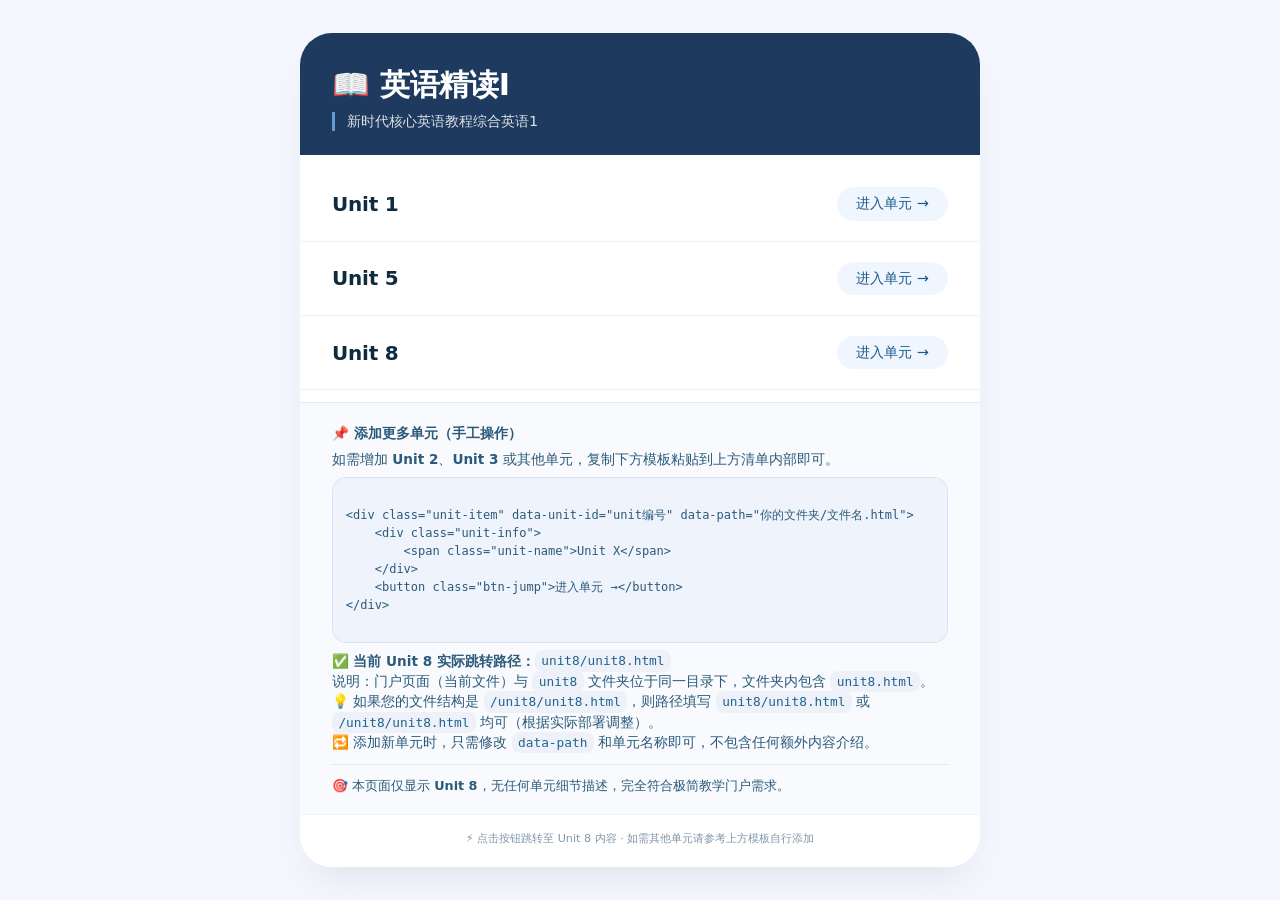
==== 1/index1.html @ 9282e27c "initial commit" ====
<!DOCTYPE html>
<html lang="zh-CN">
<head>
    <meta charset="UTF-8">
    <meta name="viewport" content="width=device-width, initial-scale=1.0">
    <title>英语精读I · 教学门户</title>
    <style>
        * {
            margin: 0;
            padding: 0;
            box-sizing: border-box;
        }

        body {
            font-family: system-ui, -apple-system, 'Segoe UI', Roboto, 'Helvetica Neue', Helvetica, sans-serif;
            background: #f3f6fc;
            min-height: 100vh;
            display: flex;
            justify-content: center;
            align-items: center;
            padding: 1.5rem;
        }

        /* 简洁卡片容器 */
        .portal {
            max-width: 680px;
            width: 100%;
            background: white;
            border-radius: 32px;
            box-shadow: 0 20px 35px -12px rgba(0, 0, 0, 0.08);
            overflow: hidden;
            transition: all 0.2s ease;
        }

        /* 头部 */
        .portal-header {
            background: #1e3a5f;
            padding: 2rem 2rem 1.5rem;
            color: white;
        }

        .portal-header h1 {
            font-size: 1.9rem;
            font-weight: 600;
            letter-spacing: -0.3px;
            margin-bottom: 0.4rem;
        }

        .portal-header .sub {
            font-size: 0.9rem;
            opacity: 0.85;
            border-left: 3px solid #6ab0e6;
            padding-left: 0.75rem;
            margin-top: 0.3rem;
        }

        /* 单元清单 - 极简 */
        .unit-list {
            padding: 0.75rem 0;
        }

        /* 每个单元行，只显示单元名称 + 跳转按钮 */
        .unit-item {
            display: flex;
            align-items: center;
            justify-content: space-between;
            padding: 1.25rem 2rem;
            border-bottom: 1px solid #edf2f7;
            transition: background 0.2s;
        }

        .unit-item:hover {
            background: #fafcff;
        }

        .unit-name {
            font-size: 1.25rem;
            font-weight: 600;
            color: #0f2b3f;
            letter-spacing: -0.2px;
        }

        .btn-jump {
            background: #eff6ff;
            border: none;
            font-size: 0.9rem;
            font-weight: 500;
            color: #1e5a88;
            cursor: pointer;
            padding: 0.45rem 1.2rem;
            border-radius: 40px;
            transition: all 0.2s;
            display: inline-flex;
            align-items: center;
            gap: 8px;
            font-family: inherit;
        }

        .btn-jump:hover {
            background: #1e5a88;
            color: white;
            box-shadow: 0 2px 8px rgba(0,0,0,0.08);
        }

        /* 底部简洁说明区域 —— 只包含路径用法和添加指引 */
        .instruction {
            background: #f8fafd;
            border-top: 1px solid #e4e9f0;
            padding: 1.2rem 2rem;
            font-size: 0.85rem;
            color: #2c5a7a;
            line-height: 1.5;
        }

        .instruction code {
            background: #eef2f8;
            padding: 0.2rem 0.4rem;
            border-radius: 8px;
            font-size: 0.8rem;
            font-family: 'SF Mono', 'Fira Code', monospace;
            color: #1f6392;
        }

        hr {
            margin: 0.7rem 0;
            border: 0;
            height: 1px;
            background: #e2e8f0;
        }

        .template-code {
            background: #eef3fc;
            padding: 0.6rem 0.8rem;
            border-radius: 14px;
            font-family: 'SF Mono', 'Fira Code', monospace;
            font-size: 0.75rem;
            overflow-x: auto;
            white-space: pre-wrap;
            word-break: break-word;
            margin-top: 0.5rem;
            border: 1px solid #dce5ef;
        }

        .footer-note {
            text-align: center;
            font-size: 0.7rem;
            padding: 1rem 2rem 1.3rem;
            color: #8196ab;
            border-top: 1px solid #ecf3f9;
            background: white;
        }
    </style>
</head>
<body>
<div class="portal">
    <div class="portal-header">
        <h1>📖 英语精读I</h1>
        <div class="sub">新时代核心英语教程综合英语1</div>
    </div>

    <!-- 
        单元清单 —— 只显示 Unit 8 (完全无介绍内容)
        根据需求: 单元内容放在 index.html 所在目录下的 unit8 文件夹中，对应文件叫 unit8.html
        因此跳转路径配置为: unit8/unit8.html （相对于当前门户页面）
    -->
    <div class="unit-list" id="unitListContainer">
        <!-- 
            Unit 8 唯一显示的单元
            data-path 指向实际文件位置: 当前目录下的 unit8/unit8.html
            说明: 因为门户页面(index.html) 和 unit8 文件夹在同一层级，
            跳转路径使用相对路径 "unit8/unit8.html" 即可直接访问。
            如果需要绝对路径风格，也可以改为 "/unit8/unit8.html" (取决于服务器根目录位置)
            为保险起见，使用相对路径 "./unit8/unit8.html" 也等效，这里直接使用 "unit8/unit8.html"
        -->
		<div class="unit-item" data-unit-id="unit1" data-path="unit1/unit1.html">
            <div class="unit-info">
                <span class="unit-name">Unit 1</span>
            </div>
            <button class="btn-jump">进入单元 →</button>
        </div>
        		<div class="unit-item" data-unit-id="unit5" data-path="unit5/unit5.html">
            <div class="unit-info">
                <span class="unit-name">Unit 5</span>
            </div>
            <button class="btn-jump">进入单元 →</button>
        </div>
		<div class="unit-item" data-unit-id="unit8" data-path="unit8/unit8.html">
            <div class="unit-info">
                <span class="unit-name">Unit 8</span>
            </div>
            <button class="btn-jump">进入单元 →</button>
        </div>

    </div>

    <!-- 简洁说明：如何添加更多单元（仅做指引，不显示无用内容）-->
    <div class="instruction">
        <div style="font-weight: 600; margin-bottom: 6px;">📌 添加更多单元（手工操作）</div>
        <p>如需增加 <strong>Unit 2</strong>、<strong>Unit 3</strong> 或其他单元，复制下方模板粘贴到上方清单内部即可。</p>
        <div class="template-code">
&lt;div class="unit-item" data-unit-id="unit编号" data-path="你的文件夹/文件名.html"&gt;
    &lt;div class="unit-info"&gt;
        &lt;span class="unit-name"&gt;Unit X&lt;/span&gt;
    &lt;/div&gt;
    &lt;button class="btn-jump"&gt;进入单元 →&lt;/button&gt;
&lt;/div&gt;
        </div>
        <p style="margin-top: 8px;">✅ <strong>当前 Unit 8 实际跳转路径：</strong><code>unit8/unit8.html</code><br>
        说明：门户页面（当前文件）与 <code>unit8</code> 文件夹位于同一目录下，文件夹内包含 <code>unit8.html</code>。<br>
        💡 如果您的文件结构是 <code>/unit8/unit8.html</code>，则路径填写 <code>unit8/unit8.html</code> 或 <code>/unit8/unit8.html</code> 均可（根据实际部署调整）。<br>
        🔁 添加新单元时，只需修改 <code>data-path</code> 和单元名称即可，不包含任何额外内容介绍。</p>
        <hr>
        <p style="font-size: 0.8rem;">🎯 本页面仅显示 <strong>Unit 8</strong>，无任何单元细节描述，完全符合极简教学门户需求。</p>
    </div>
    <div class="footer-note">
        ⚡ 点击按钮跳转至 Unit 8 内容 · 如需其他单元请参考上方模板自行添加
    </div>
</div>

<script>
    (function() {
        // 获取所有单元条目（目前只有Unit 8，但后续添加多单元时也同样适用）
        const unitItems = document.querySelectorAll('.unit-item');

        // 通用跳转函数：读取 data-path 属性，跳转到指定文件
        function goToUnit(unitElement) {
            let targetPath = unitElement.getAttribute('data-path');
            if (!targetPath) {
                console.warn('未找到路径配置 (data-path)');
                alert('该单元路径未配置，请联系管理员');
                return;
            }

            // 构建最终URL（处理相对路径和绝对路径）
            let finalUrl;
            try {
                // 如果已经是完整URL则直接使用，否则基于当前页面地址解析
                if (targetPath.startsWith('http://') || targetPath.startsWith('https://')) {
                    finalUrl = targetPath;
                } else {
                    // 相对路径或绝对路径均通过 URL 构造函数规范化
                    finalUrl = new URL(targetPath, window.location.href).href;
                }
            } catch(e) {
                // 极少数情况降级直接拼接（确保跳转）
                finalUrl = targetPath;
            }

            // 给按钮一点视觉反馈
            const btn = unitElement.querySelector('.btn-jump');
            if (btn) {
                btn.style.transform = 'scale(0.95)';
                setTimeout(() => {
                    if (btn) btn.style.transform = '';
                }, 120);
            }
            // 执行跳转
            window.location.href = finalUrl;
        }

        // 为每个单元绑定按钮点击事件
        unitItems.forEach(item => {
            const jumpBtn = item.querySelector('.btn-jump');
            if (jumpBtn) {
                // 避免重复绑定，先移除再添加 (保证干净)
                jumpBtn.removeEventListener('click', item._listener);
                const clickHandler = function(event) {
                    event.stopPropagation();
                    goToUnit(item);
                };
                jumpBtn.addEventListener('click', clickHandler);
                item._listener = clickHandler;   // 存储便于理论上的清理，无实质影响
            }
            // 可选: 让整行点击跳转（为便利性，同时也兼容单击整行，但为避免与按钮双击冲突，只做按钮主触发）
            // 为了更符合“清单”直觉，仅通过按钮跳转，无需整行点击
        });

        // 控制台输出当前配置信息（方便教师确认路径）
        console.log('📚 英语精读I 极简门户已启动');
        const pathsInfo = Array.from(unitItems).map(item => ({
            unit: item.querySelector('.unit-name')?.innerText || '未命名',
            path: item.getAttribute('data-path')
        }));
        console.table(pathsInfo);
        
        // 额外提示: 如果将来需要添加 Unit 2，只需要按照 instruction 区域提供的模板复制一个 .unit-item 并修改 data-path 即可
        // 完全无需改动其他代码。
    })();
</script>

<!-- 
    补充说明（仅作为注释，不影响页面显示）
    --------------------------------------------------------------
    1. 当前文件结构要求：
        门户页面（例如 index.html）所在目录下，有一个 unit8 文件夹，
        unit8 文件夹内包含 unit8.html 文件。
        路径样例：
            / (网站根目录)
              index.html          （本教学门户）
              /unit8/
                  unit8.html      （单元8具体内容）
    
    2. 跳转逻辑验证：
       点击“进入单元”按钮，会跳转到 “当前门户页面所在目录/unit8/unit8.html”
       完全符合你的需求“单元内容放在index.html所在目录下的unit8文件夹中，对应的文件叫unit8.html”。

    3. 如何添加其他单元（比如 Unit2）：
       将以下代码复制到 <div class="unit-list" id="unitListContainer"> 内部（当前Unit8下方或上方均可）：
       
       <div class="unit-item" data-unit-id="unit2" data-path="unit2/unit2.html">
           <div class="unit-info">
               <span class="unit-name">Unit 2</span>
           </div>
           <button class="btn-jump">进入单元 →</button>
       </div>
       
       并确保目录中存在 unit2/unit2.html 文件。完全不需要修改任何JS或样式。
    
    4. 极简原则：无任何单元主题、介绍、课时、标签等信息，只有单元名称+按钮。
-->
</body>
</html>
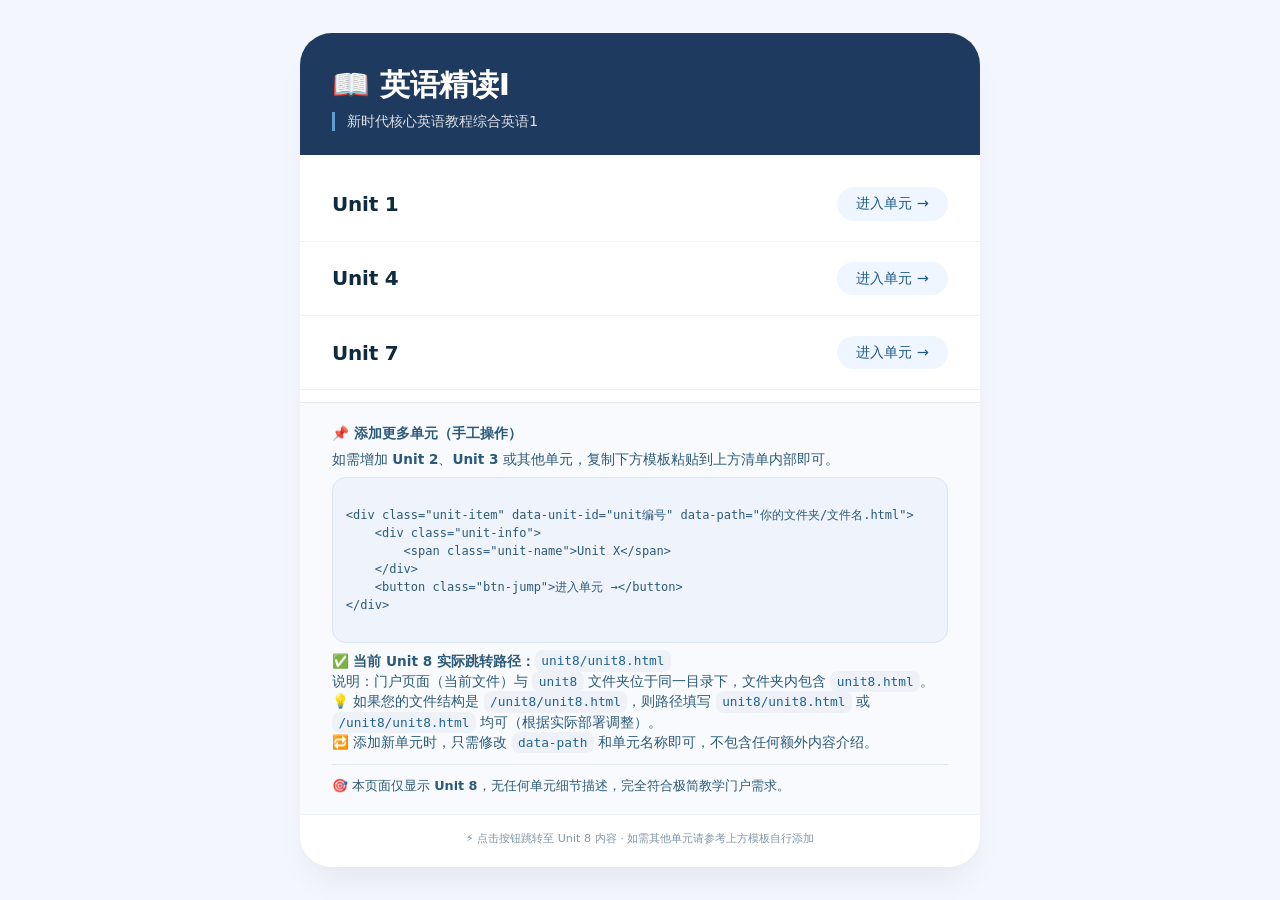
==== commit 5c2013e6: "use seperate css and text.js files for each unit" ====
--- a/1/index1.html
+++ b/1/index1.html
@@ -178,15 +178,15 @@
             </div>
             <button class="btn-jump">进入单元 →</button>
         </div>
-        		<div class="unit-item" data-unit-id="unit5" data-path="unit5/unit5.html">
+        		<div class="unit-item" data-unit-id="unit5" data-path="unit4/unit4.html">
             <div class="unit-info">
-                <span class="unit-name">Unit 5</span>
+                <span class="unit-name">Unit 4</span>
             </div>
             <button class="btn-jump">进入单元 →</button>
         </div>
-		<div class="unit-item" data-unit-id="unit8" data-path="unit8/unit8.html">
+		<div class="unit-item" data-unit-id="unit8" data-path="unit7/unit7.html">
             <div class="unit-info">
-                <span class="unit-name">Unit 8</span>
+                <span class="unit-name">Unit 7</span>
             </div>
             <button class="btn-jump">进入单元 →</button>
         </div>
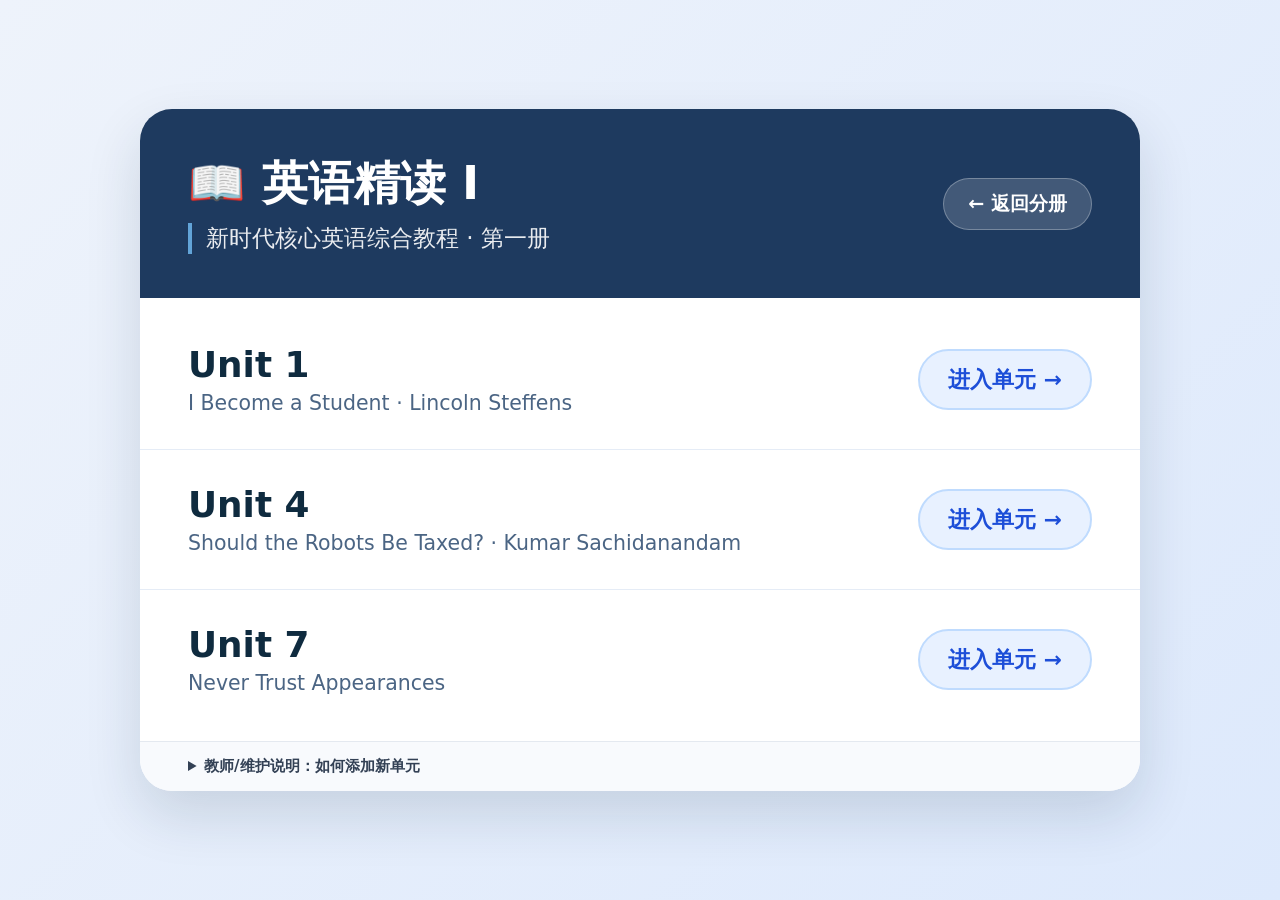
==== commit fe6c1aaf: "Agent Host changes for agents/antigravity-website-fix-evaluation" ====
--- a/1/index1.html
+++ b/1/index1.html
@@ -3,7 +3,7 @@
 <head>
     <meta charset="UTF-8">
     <meta name="viewport" content="width=device-width, initial-scale=1.0">
-    <title>英语精读I · 教学门户</title>
+    <title>英语精读 I · 教学门户</title>
     <style>
         * {
             margin: 0;
@@ -12,311 +12,269 @@
         }
 
         body {
-            font-family: system-ui, -apple-system, 'Segoe UI', Roboto, 'Helvetica Neue', Helvetica, sans-serif;
-            background: #f3f6fc;
+            font-family: "Segoe UI", "Microsoft YaHei", "PingFang SC", system-ui, sans-serif;
+            background: linear-gradient(135deg, #eef3fb, #dde9fc);
             min-height: 100vh;
             display: flex;
             justify-content: center;
             align-items: center;
-            padding: 1.5rem;
-        }
-
-        /* 简洁卡片容器 */
+            padding: clamp(16px, 3vw, 48px);
+            color: #0f2b3f;
+        }
+
         .portal {
-            max-width: 680px;
+            max-width: 1000px;
             width: 100%;
-            background: white;
+            background: #ffffff;
             border-radius: 32px;
-            box-shadow: 0 20px 35px -12px rgba(0, 0, 0, 0.08);
+            box-shadow: 0 24px 56px rgba(15, 43, 63, 0.14);
             overflow: hidden;
-            transition: all 0.2s ease;
-        }
-
-        /* 头部 */
+        }
+
         .portal-header {
             background: #1e3a5f;
-            padding: 2rem 2rem 1.5rem;
-            color: white;
+            padding: clamp(28px, 4vw, 44px) clamp(24px, 4vw, 48px);
+            color: #ffffff;
+            display: flex;
+            align-items: center;
+            justify-content: space-between;
+            gap: 20px;
+            flex-wrap: wrap;
         }
 
         .portal-header h1 {
-            font-size: 1.9rem;
+            font-size: clamp(2rem, 3.6vw, 3.2rem);
+            font-weight: 700;
+            margin-bottom: 8px;
+        }
+
+        .portal-header .sub {
+            font-size: clamp(1.05rem, 1.8vw, 1.5rem);
+            opacity: 0.9;
+            border-left: 4px solid #6ab0e6;
+            padding-left: 14px;
+        }
+
+        .btn-back-home {
+            display: inline-flex;
+            align-items: center;
+            gap: 8px;
+            padding: 12px 24px;
+            border-radius: 999px;
+            background: rgba(255, 255, 255, 0.16);
+            color: #ffffff;
+            text-decoration: none;
+            font-size: clamp(1rem, 1.5vw, 1.3rem);
             font-weight: 600;
-            letter-spacing: -0.3px;
-            margin-bottom: 0.4rem;
-        }
-
-        .portal-header .sub {
-            font-size: 0.9rem;
-            opacity: 0.85;
-            border-left: 3px solid #6ab0e6;
-            padding-left: 0.75rem;
-            margin-top: 0.3rem;
-        }
-
-        /* 单元清单 - 极简 */
+            border: 1px solid rgba(255, 255, 255, 0.28);
+            transition: background 0.2s, transform 0.2s;
+        }
+
+        .btn-back-home:hover {
+            background: rgba(255, 255, 255, 0.28);
+            transform: translateY(-2px);
+        }
+
         .unit-list {
-            padding: 0.75rem 0;
-        }
-
-        /* 每个单元行，只显示单元名称 + 跳转按钮 */
+            padding: 12px 0;
+        }
+
         .unit-item {
             display: flex;
             align-items: center;
             justify-content: space-between;
-            padding: 1.25rem 2rem;
-            border-bottom: 1px solid #edf2f7;
+            gap: 20px;
+            padding: clamp(22px, 3vw, 34px) clamp(24px, 4vw, 48px);
+            border-bottom: 1px solid #e5ecf6;
+            cursor: pointer;
             transition: background 0.2s;
         }
 
+        .unit-item:last-child {
+            border-bottom: none;
+        }
+
         .unit-item:hover {
-            background: #fafcff;
+            background: #f4f8ff;
         }
 
         .unit-name {
-            font-size: 1.25rem;
+            font-size: clamp(1.6rem, 2.8vw, 2.4rem);
+            font-weight: 700;
+            color: #0f2b3f;
+        }
+
+        .unit-sub {
+            margin-top: 6px;
+            font-size: clamp(1.05rem, 1.6vw, 1.45rem);
+            color: #4b6584;
+            font-weight: 500;
+        }
+
+        .btn-jump {
+            background: #e8f1ff;
+            border: 2px solid #bfdbfe;
+            font-size: clamp(1.1rem, 1.7vw, 1.5rem);
             font-weight: 600;
-            color: #0f2b3f;
-            letter-spacing: -0.2px;
-        }
-
-        .btn-jump {
-            background: #eff6ff;
-            border: none;
-            font-size: 0.9rem;
-            font-weight: 500;
-            color: #1e5a88;
+            color: #1d4ed8;
             cursor: pointer;
-            padding: 0.45rem 1.2rem;
-            border-radius: 40px;
+            padding: 14px 28px;
+            border-radius: 999px;
             transition: all 0.2s;
             display: inline-flex;
             align-items: center;
             gap: 8px;
             font-family: inherit;
-        }
-
+            flex-shrink: 0;
+        }
+
+        .unit-item:hover .btn-jump,
         .btn-jump:hover {
-            background: #1e5a88;
-            color: white;
-            box-shadow: 0 2px 8px rgba(0,0,0,0.08);
-        }
-
-        /* 底部简洁说明区域 —— 只包含路径用法和添加指引 */
-        .instruction {
+            background: #1d4ed8;
+            border-color: #1d4ed8;
+            color: #ffffff;
+            box-shadow: 0 8px 20px rgba(29, 78, 216, 0.22);
+        }
+
+        .dev-guide {
             background: #f8fafd;
             border-top: 1px solid #e4e9f0;
-            padding: 1.2rem 2rem;
-            font-size: 0.85rem;
-            color: #2c5a7a;
-            line-height: 1.5;
-        }
-
-        .instruction code {
+            padding: 14px clamp(24px, 4vw, 48px);
+            font-size: 0.95rem;
+            color: #475569;
+        }
+
+        .dev-guide summary {
+            cursor: pointer;
+            font-weight: 600;
+            color: #334155;
+            user-select: none;
+        }
+
+        .dev-guide-body {
+            margin-top: 12px;
+            line-height: 1.6;
+        }
+
+        .dev-guide code {
             background: #eef2f8;
-            padding: 0.2rem 0.4rem;
-            border-radius: 8px;
-            font-size: 0.8rem;
-            font-family: 'SF Mono', 'Fira Code', monospace;
-            color: #1f6392;
-        }
-
-        hr {
-            margin: 0.7rem 0;
-            border: 0;
-            height: 1px;
-            background: #e2e8f0;
+            padding: 0.15rem 0.4rem;
+            border-radius: 6px;
+            font-family: Consolas, monospace;
+            color: #1e40af;
         }
 
         .template-code {
             background: #eef3fc;
-            padding: 0.6rem 0.8rem;
-            border-radius: 14px;
-            font-family: 'SF Mono', 'Fira Code', monospace;
-            font-size: 0.75rem;
+            padding: 12px 14px;
+            border-radius: 12px;
+            font-family: Consolas, monospace;
+            font-size: 0.85rem;
             overflow-x: auto;
             white-space: pre-wrap;
-            word-break: break-word;
-            margin-top: 0.5rem;
+            margin-top: 8px;
             border: 1px solid #dce5ef;
         }
 
-        .footer-note {
-            text-align: center;
-            font-size: 0.7rem;
-            padding: 1rem 2rem 1.3rem;
-            color: #8196ab;
-            border-top: 1px solid #ecf3f9;
-            background: white;
+        @media (max-width: 640px) {
+            .unit-item {
+                flex-direction: column;
+                align-items: flex-start;
+            }
+            .btn-jump {
+                width: 100%;
+                justify-content: center;
+            }
         }
     </style>
 </head>
 <body>
 <div class="portal">
     <div class="portal-header">
-        <h1>📖 英语精读I</h1>
-        <div class="sub">新时代核心英语教程综合英语1</div>
+        <div>
+            <h1>📖 英语精读 I</h1>
+            <div class="sub">新时代核心英语综合教程 · 第一册</div>
+        </div>
+        <a class="btn-back-home" href="../index.html">← 返回分册</a>
     </div>
 
-    <!-- 
-        单元清单 —— 只显示 Unit 8 (完全无介绍内容)
-        根据需求: 单元内容放在 index.html 所在目录下的 unit8 文件夹中，对应文件叫 unit8.html
-        因此跳转路径配置为: unit8/unit8.html （相对于当前门户页面）
-    -->
     <div class="unit-list" id="unitListContainer">
-        <!-- 
-            Unit 8 唯一显示的单元
-            data-path 指向实际文件位置: 当前目录下的 unit8/unit8.html
-            说明: 因为门户页面(index.html) 和 unit8 文件夹在同一层级，
-            跳转路径使用相对路径 "unit8/unit8.html" 即可直接访问。
-            如果需要绝对路径风格，也可以改为 "/unit8/unit8.html" (取决于服务器根目录位置)
-            为保险起见，使用相对路径 "./unit8/unit8.html" 也等效，这里直接使用 "unit8/unit8.html"
-        -->
-		<div class="unit-item" data-unit-id="unit1" data-path="unit1/unit1.html">
+        <div class="unit-item" data-unit-id="unit1" data-path="unit1/unit1.html" tabindex="0" role="link">
             <div class="unit-info">
-                <span class="unit-name">Unit 1</span>
+                <div class="unit-name">Unit 1</div>
+                <div class="unit-sub">I Become a Student · Lincoln Steffens</div>
             </div>
-            <button class="btn-jump">进入单元 →</button>
-        </div>
-        		<div class="unit-item" data-unit-id="unit5" data-path="unit4/unit4.html">
+            <button class="btn-jump" type="button">进入单元 →</button>
+        </div>
+        <div class="unit-item" data-unit-id="unit4" data-path="unit4/unit4.html" tabindex="0" role="link">
             <div class="unit-info">
-                <span class="unit-name">Unit 4</span>
+                <div class="unit-name">Unit 4</div>
+                <div class="unit-sub">Should the Robots Be Taxed? · Kumar Sachidanandam</div>
             </div>
-            <button class="btn-jump">进入单元 →</button>
-        </div>
-		<div class="unit-item" data-unit-id="unit8" data-path="unit7/unit7.html">
+            <button class="btn-jump" type="button">进入单元 →</button>
+        </div>
+        <div class="unit-item" data-unit-id="unit7" data-path="unit7/unit7.html" tabindex="0" role="link">
             <div class="unit-info">
-                <span class="unit-name">Unit 7</span>
+                <div class="unit-name">Unit 7</div>
+                <div class="unit-sub">Never Trust Appearances</div>
             </div>
-            <button class="btn-jump">进入单元 →</button>
-        </div>
-
+            <button class="btn-jump" type="button">进入单元 →</button>
+        </div>
     </div>
 
-    <!-- 简洁说明：如何添加更多单元（仅做指引，不显示无用内容）-->
-    <div class="instruction">
-        <div style="font-weight: 600; margin-bottom: 6px;">📌 添加更多单元（手工操作）</div>
-        <p>如需增加 <strong>Unit 2</strong>、<strong>Unit 3</strong> 或其他单元，复制下方模板粘贴到上方清单内部即可。</p>
-        <div class="template-code">
-&lt;div class="unit-item" data-unit-id="unit编号" data-path="你的文件夹/文件名.html"&gt;
+    <details class="dev-guide">
+        <summary>教师/维护说明：如何添加新单元</summary>
+        <div class="dev-guide-body">
+            <p>将新单元文件夹（如 <code>unit2/unit2.html</code>）放入本目录后，在 <code>#unitListContainer</code> 中复制一条 <code>.unit-item</code> 并修改 <code>data-path</code> 和单元名称即可：</p>
+            <div class="template-code">&lt;div class="unit-item" data-unit-id="unit2" data-path="unit2/unit2.html" tabindex="0" role="link"&gt;
     &lt;div class="unit-info"&gt;
-        &lt;span class="unit-name"&gt;Unit X&lt;/span&gt;
+        &lt;div class="unit-name"&gt;Unit 2&lt;/div&gt;
+        &lt;div class="unit-sub"&gt;单元标题&lt;/div&gt;
     &lt;/div&gt;
-    &lt;button class="btn-jump"&gt;进入单元 →&lt;/button&gt;
-&lt;/div&gt;
-        </div>
-        <p style="margin-top: 8px;">✅ <strong>当前 Unit 8 实际跳转路径：</strong><code>unit8/unit8.html</code><br>
-        说明：门户页面（当前文件）与 <code>unit8</code> 文件夹位于同一目录下，文件夹内包含 <code>unit8.html</code>。<br>
-        💡 如果您的文件结构是 <code>/unit8/unit8.html</code>，则路径填写 <code>unit8/unit8.html</code> 或 <code>/unit8/unit8.html</code> 均可（根据实际部署调整）。<br>
-        🔁 添加新单元时，只需修改 <code>data-path</code> 和单元名称即可，不包含任何额外内容介绍。</p>
-        <hr>
-        <p style="font-size: 0.8rem;">🎯 本页面仅显示 <strong>Unit 8</strong>，无任何单元细节描述，完全符合极简教学门户需求。</p>
-    </div>
-    <div class="footer-note">
-        ⚡ 点击按钮跳转至 Unit 8 内容 · 如需其他单元请参考上方模板自行添加
-    </div>
+    &lt;button class="btn-jump" type="button"&gt;进入单元 →&lt;/button&gt;
+&lt;/div&gt;</div>
+        </div>
+    </details>
 </div>
 
 <script>
     (function() {
-        // 获取所有单元条目（目前只有Unit 8，但后续添加多单元时也同样适用）
         const unitItems = document.querySelectorAll('.unit-item');
 
-        // 通用跳转函数：读取 data-path 属性，跳转到指定文件
         function goToUnit(unitElement) {
-            let targetPath = unitElement.getAttribute('data-path');
+            const targetPath = unitElement.getAttribute('data-path');
             if (!targetPath) {
-                console.warn('未找到路径配置 (data-path)');
                 alert('该单元路径未配置，请联系管理员');
                 return;
             }
-
-            // 构建最终URL（处理相对路径和绝对路径）
             let finalUrl;
             try {
-                // 如果已经是完整URL则直接使用，否则基于当前页面地址解析
-                if (targetPath.startsWith('http://') || targetPath.startsWith('https://')) {
-                    finalUrl = targetPath;
-                } else {
-                    // 相对路径或绝对路径均通过 URL 构造函数规范化
-                    finalUrl = new URL(targetPath, window.location.href).href;
+                finalUrl = (targetPath.startsWith('http://') || targetPath.startsWith('https://'))
+                    ? targetPath
+                    : new URL(targetPath, window.location.href).href;
+            } catch (e) {
+                finalUrl = targetPath;
+            }
+            window.location.href = finalUrl;
+        }
+
+        unitItems.forEach(item => {
+            item.addEventListener('click', () => goToUnit(item));
+            item.addEventListener('keydown', (e) => {
+                if (e.key === 'Enter' || e.key === ' ') {
+                    e.preventDefault();
+                    goToUnit(item);
                 }
-            } catch(e) {
-                // 极少数情况降级直接拼接（确保跳转）
-                finalUrl = targetPath;
-            }
-
-            // 给按钮一点视觉反馈
-            const btn = unitElement.querySelector('.btn-jump');
-            if (btn) {
-                btn.style.transform = 'scale(0.95)';
-                setTimeout(() => {
-                    if (btn) btn.style.transform = '';
-                }, 120);
-            }
-            // 执行跳转
-            window.location.href = finalUrl;
-        }
-
-        // 为每个单元绑定按钮点击事件
-        unitItems.forEach(item => {
+            });
             const jumpBtn = item.querySelector('.btn-jump');
             if (jumpBtn) {
-                // 避免重复绑定，先移除再添加 (保证干净)
-                jumpBtn.removeEventListener('click', item._listener);
-                const clickHandler = function(event) {
+                jumpBtn.addEventListener('click', (event) => {
                     event.stopPropagation();
                     goToUnit(item);
-                };
-                jumpBtn.addEventListener('click', clickHandler);
-                item._listener = clickHandler;   // 存储便于理论上的清理，无实质影响
-            }
-            // 可选: 让整行点击跳转（为便利性，同时也兼容单击整行，但为避免与按钮双击冲突，只做按钮主触发）
-            // 为了更符合“清单”直觉，仅通过按钮跳转，无需整行点击
+                });
+            }
         });
-
-        // 控制台输出当前配置信息（方便教师确认路径）
-        console.log('📚 英语精读I 极简门户已启动');
-        const pathsInfo = Array.from(unitItems).map(item => ({
-            unit: item.querySelector('.unit-name')?.innerText || '未命名',
-            path: item.getAttribute('data-path')
-        }));
-        console.table(pathsInfo);
-        
-        // 额外提示: 如果将来需要添加 Unit 2，只需要按照 instruction 区域提供的模板复制一个 .unit-item 并修改 data-path 即可
-        // 完全无需改动其他代码。
     })();
 </script>
-
-<!-- 
-    补充说明（仅作为注释，不影响页面显示）
-    --------------------------------------------------------------
-    1. 当前文件结构要求：
-        门户页面（例如 index.html）所在目录下，有一个 unit8 文件夹，
-        unit8 文件夹内包含 unit8.html 文件。
-        路径样例：
-            / (网站根目录)
-              index.html          （本教学门户）
-              /unit8/
-                  unit8.html      （单元8具体内容）
-    
-    2. 跳转逻辑验证：
-       点击“进入单元”按钮，会跳转到 “当前门户页面所在目录/unit8/unit8.html”
-       完全符合你的需求“单元内容放在index.html所在目录下的unit8文件夹中，对应的文件叫unit8.html”。
-
-    3. 如何添加其他单元（比如 Unit2）：
-       将以下代码复制到 <div class="unit-list" id="unitListContainer"> 内部（当前Unit8下方或上方均可）：
-       
-       <div class="unit-item" data-unit-id="unit2" data-path="unit2/unit2.html">
-           <div class="unit-info">
-               <span class="unit-name">Unit 2</span>
-           </div>
-           <button class="btn-jump">进入单元 →</button>
-       </div>
-       
-       并确保目录中存在 unit2/unit2.html 文件。完全不需要修改任何JS或样式。
-    
-    4. 极简原则：无任何单元主题、介绍、课时、标签等信息，只有单元名称+按钮。
--->
 </body>
-</html>+</html>
